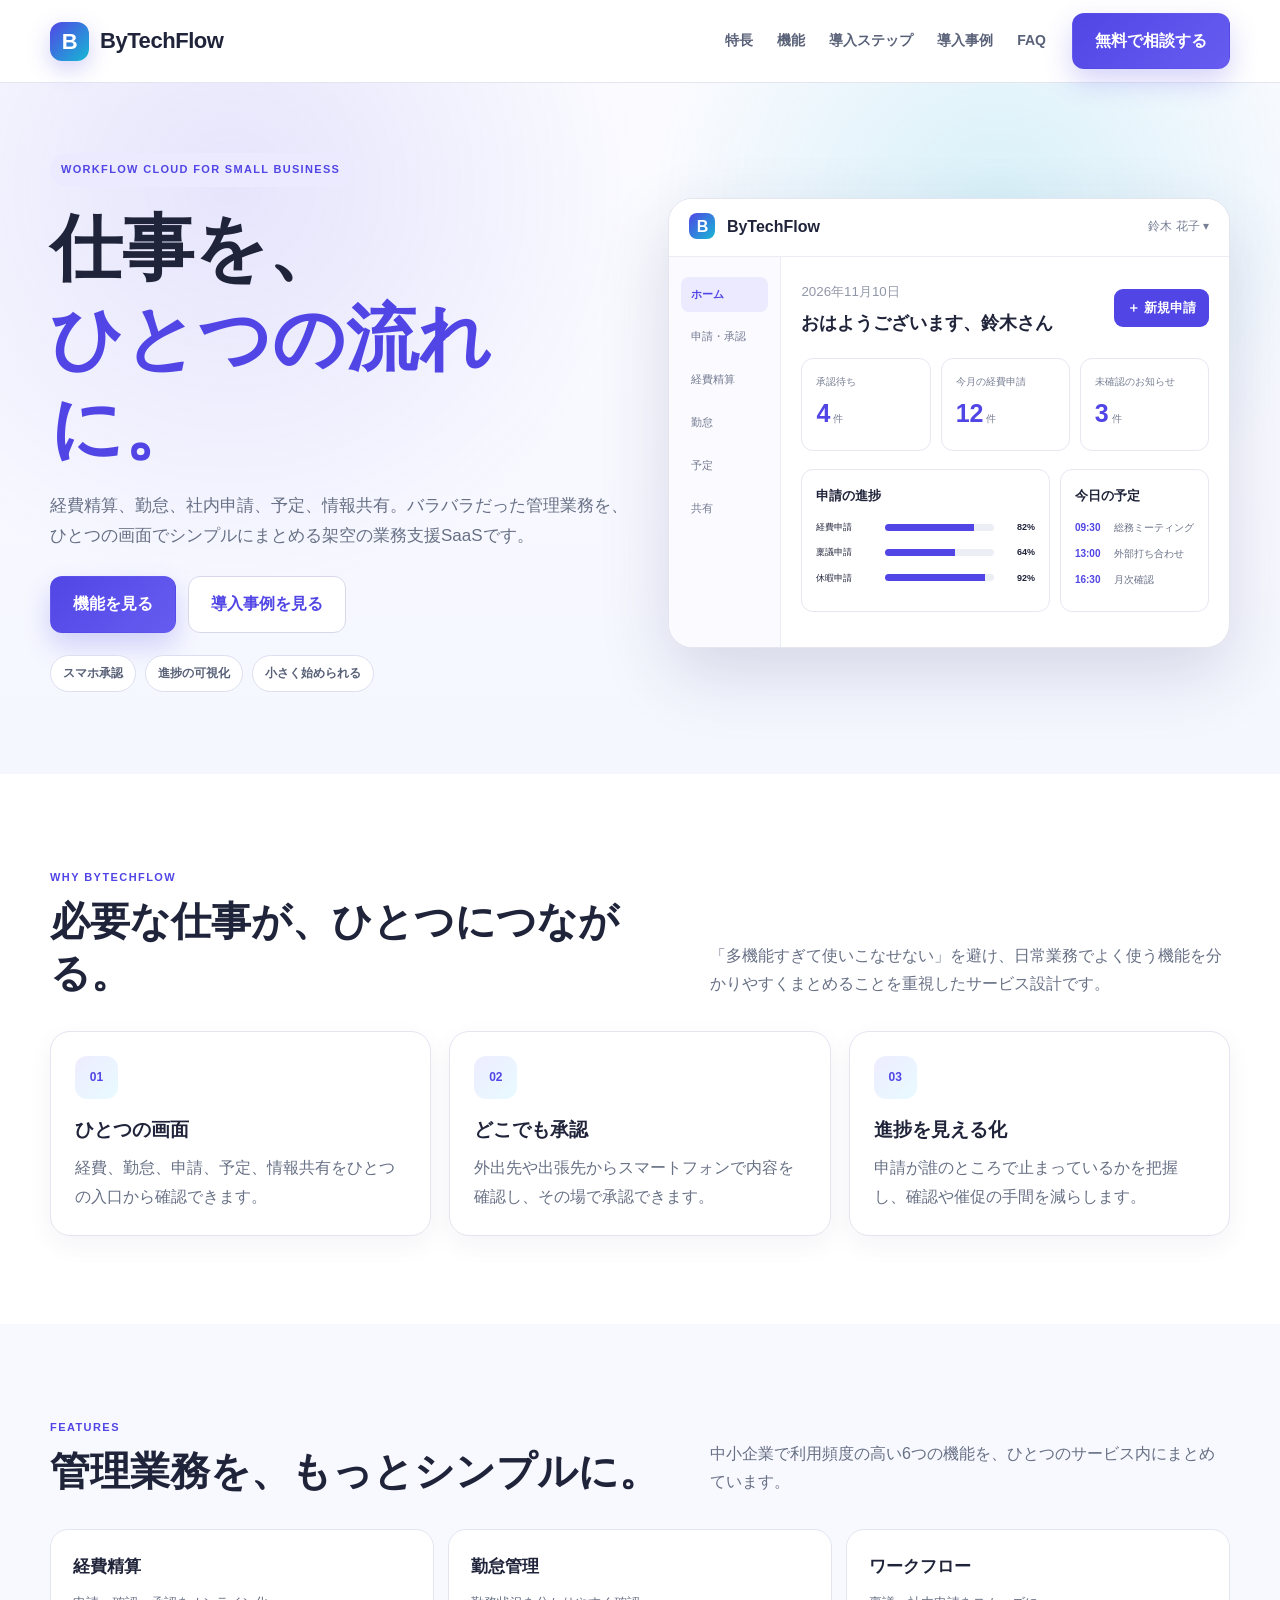
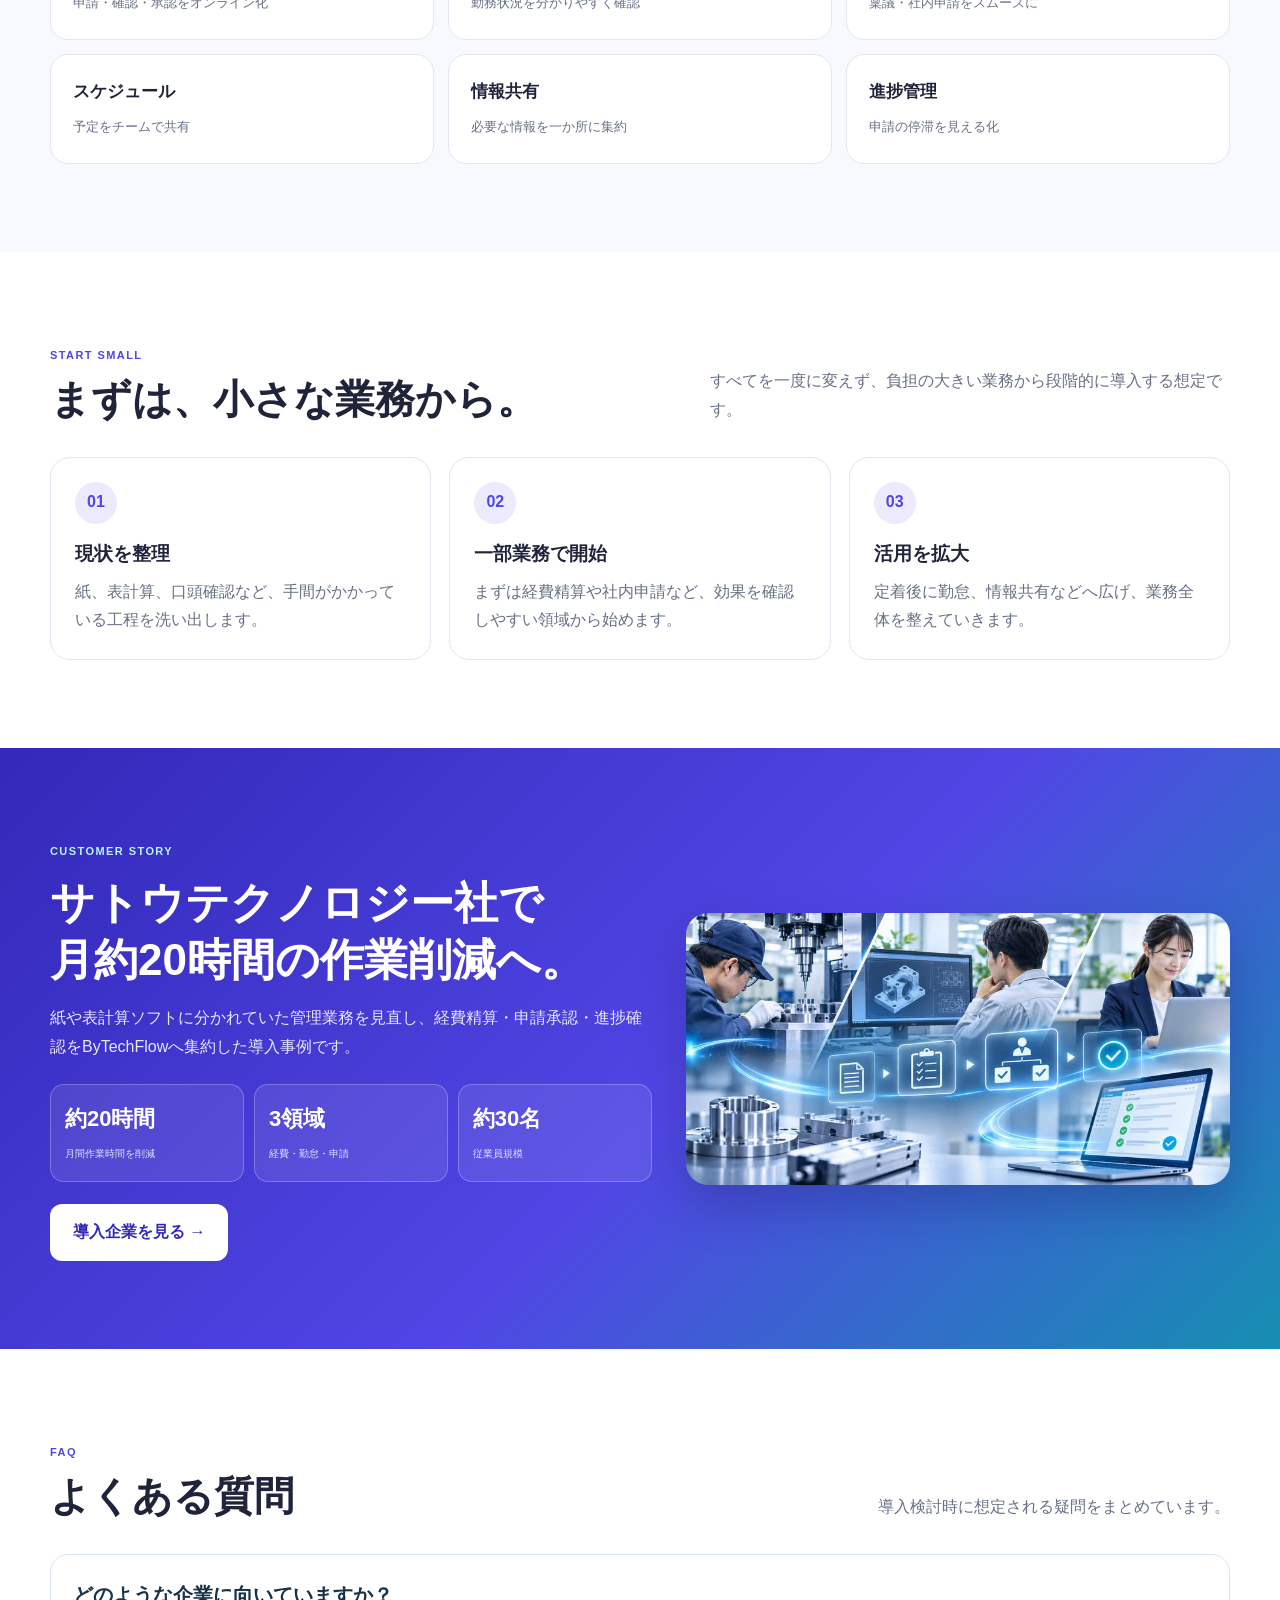
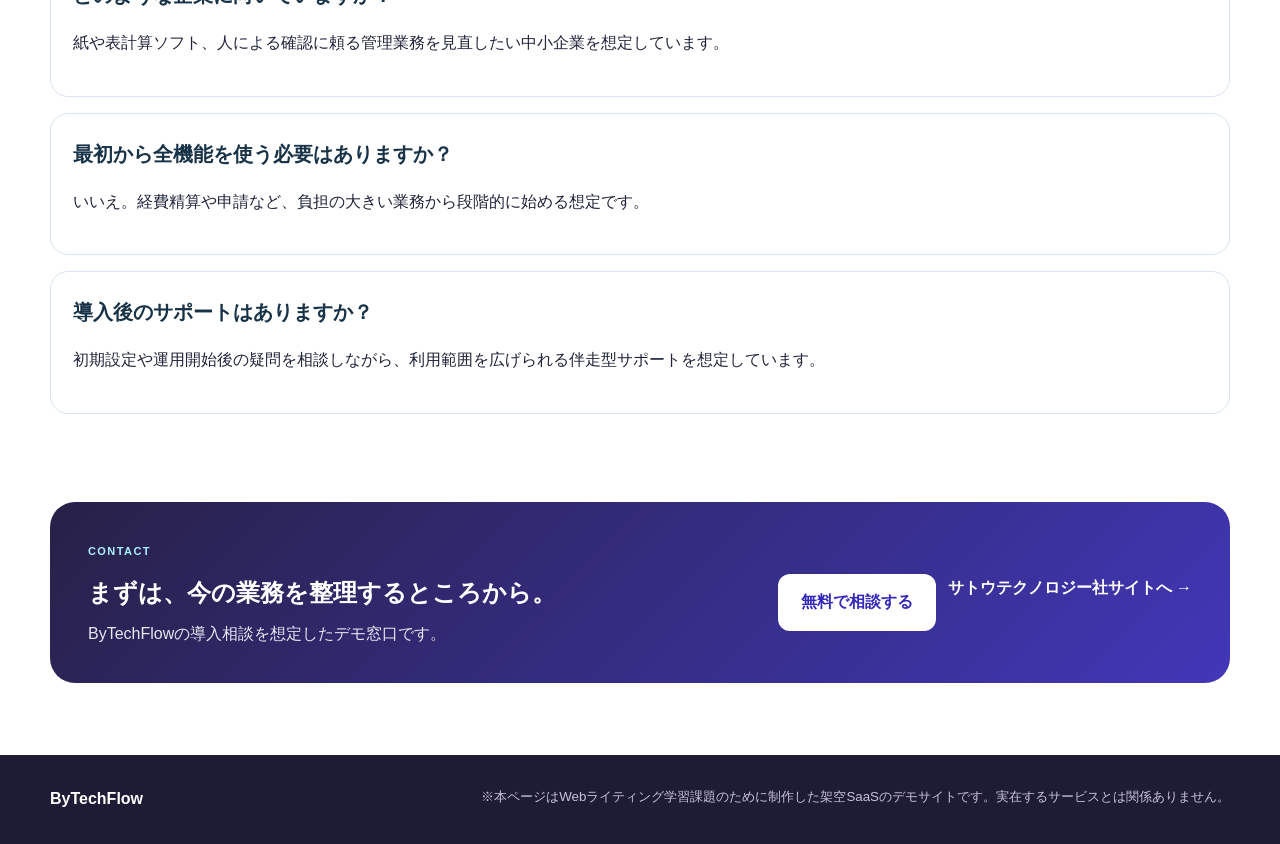
==== sato-technology-demo/bytechflow-service.html @ d06fc5ba "Publish ByTechFlow on a fresh cache-busting URL" ====
<!doctype html>
<html lang="ja">
<head>
  <meta charset="utf-8">
  <meta name="viewport" content="width=device-width, initial-scale=1">
  <meta name="robots" content="noindex,nofollow">
  <meta name="description" content="学習課題用に制作した架空SaaS・ByTechFlowの紹介ページです。">
  <title>ByTechFlow｜仕事を、ひとつの流れに。</title>
  <link rel="stylesheet" href="styles.css">
</head>
<body class="btf-page">
  <header class="btf-header">
    <div class="container header-inner">
      <a class="btf-brand" href="bytechflow.html">
        <span class="btf-logo-mark">B</span>
        <span class="btf-wordmark">ByTechFlow</span>
      </a>
      <nav class="btf-nav">
        <a href="#about">特長</a>
        <a href="#functions">機能</a>
        <a href="#workflow">導入ステップ</a>
        <a href="#case">導入事例</a>
        <a href="#faq">FAQ</a>
      </nav>
      <a class="btf-btn btf-btn-primary" href="#contact">無料で相談する</a>
    </div>
  </header>

  <main>
    <section class="btf-hero">
      <div class="container hero-grid">
        <div class="hero-copy">
          <span class="btf-eyebrow">WORKFLOW CLOUD FOR SMALL BUSINESS</span>
          <h1>仕事を、<br><em>ひとつの流れに。</em></h1>
          <p>経費精算、勤怠、社内申請、予定、情報共有。バラバラだった管理業務を、ひとつの画面でシンプルにまとめる架空の業務支援SaaSです。</p>
          <div class="link-row">
            <a class="btf-btn btf-btn-primary" href="#functions">機能を見る</a>
            <a class="btf-btn btf-btn-ghost" href="#case">導入事例を見る</a>
          </div>
          <div class="btf-chips">
            <span>スマホ承認</span>
            <span>進捗の可視化</span>
            <span>小さく始められる</span>
          </div>
        </div>

        <div class="btf-dashboard">
          <div class="btf-dashboard-top">
            <div class="btf-mini-brand"><span>B</span> ByTechFlow</div>
            <div class="btf-user">鈴木 花子 ▾</div>
          </div>
          <div class="btf-dashboard-body">
            <aside>
              <strong>ホーム</strong>
              <span>申請・承認</span>
              <span>経費精算</span>
              <span>勤怠</span>
              <span>予定</span>
              <span>共有</span>
            </aside>
            <div class="btf-mainpanel">
              <div class="btf-greeting">
                <div><small>2026年11月10日</small><h3>おはようございます、鈴木さん</h3></div>
                <button>＋ 新規申請</button>
              </div>
              <div class="btf-kpi-grid">
                <div><span>承認待ち</span><b>4</b><small>件</small></div>
                <div><span>今月の経費申請</span><b>12</b><small>件</small></div>
                <div><span>未確認のお知らせ</span><b>3</b><small>件</small></div>
              </div>
              <div class="btf-dashboard-grid">
                <div class="btf-box">
                  <h4>申請の進捗</h4>
                  <div class="progress-row"><span>経費申請</span><i style="--w:82%"></i><b>82%</b></div>
                  <div class="progress-row"><span>稟議申請</span><i style="--w:64%"></i><b>64%</b></div>
                  <div class="progress-row"><span>休暇申請</span><i style="--w:92%"></i><b>92%</b></div>
                </div>
                <div class="btf-box">
                  <h4>今日の予定</h4>
                  <p><time>09:30</time> 総務ミーティング</p>
                  <p><time>13:00</time> 外部打ち合わせ</p>
                  <p><time>16:30</time> 月次確認</p>
                </div>
              </div>
            </div>
          </div>
        </div>
      </div>
    </section>

    <section id="about" class="btf-section">
      <div class="container">
        <div class="btf-section-head">
          <div><span>WHY BYTECHFLOW</span><h2>必要な仕事が、ひとつにつながる。</h2></div>
          <p>「多機能すぎて使いこなせない」を避け、日常業務でよく使う機能を分かりやすくまとめることを重視したサービス設計です。</p>
        </div>
        <div class="btf-feature-grid">
          <article><div class="btf-icon">01</div><h3>ひとつの画面</h3><p>経費、勤怠、申請、予定、情報共有をひとつの入口から確認できます。</p></article>
          <article><div class="btf-icon">02</div><h3>どこでも承認</h3><p>外出先や出張先からスマートフォンで内容を確認し、その場で承認できます。</p></article>
          <article><div class="btf-icon">03</div><h3>進捗を見える化</h3><p>申請が誰のところで止まっているかを把握し、確認や催促の手間を減らします。</p></article>
        </div>
      </div>
    </section>

    <section id="functions" class="btf-section btf-soft">
      <div class="container">
        <div class="btf-section-head">
          <div><span>FEATURES</span><h2>管理業務を、もっとシンプルに。</h2></div>
          <p>中小企業で利用頻度の高い6つの機能を、ひとつのサービス内にまとめています。</p>
        </div>
        <div class="btf-function-grid">
          <div><b>経費精算</b><span>申請・確認・承認をオンライン化</span></div>
          <div><b>勤怠管理</b><span>勤務状況を分かりやすく確認</span></div>
          <div><b>ワークフロー</b><span>稟議・社内申請をスムーズに</span></div>
          <div><b>スケジュール</b><span>予定をチームで共有</span></div>
          <div><b>情報共有</b><span>必要な情報を一か所に集約</span></div>
          <div><b>進捗管理</b><span>申請の停滞を見える化</span></div>
        </div>
      </div>
    </section>

    <section id="workflow" class="btf-section">
      <div class="container">
        <div class="btf-section-head">
          <div><span>START SMALL</span><h2>まずは、小さな業務から。</h2></div>
          <p>すべてを一度に変えず、負担の大きい業務から段階的に導入する想定です。</p>
        </div>
        <div class="btf-flow">
          <div><span>01</span><h3>現状を整理</h3><p>紙、表計算、口頭確認など、手間がかかっている工程を洗い出します。</p></div>
          <div><span>02</span><h3>一部業務で開始</h3><p>まずは経費精算や社内申請など、効果を確認しやすい領域から始めます。</p></div>
          <div><span>03</span><h3>活用を拡大</h3><p>定着後に勤怠、情報共有などへ広げ、業務全体を整えていきます。</p></div>
        </div>
      </div>
    </section>

    <section id="case" class="btf-case">
      <div class="container btf-case-grid">
        <div>
          <span class="btf-case-label">CUSTOMER STORY</span>
          <h2>サトウテクノロジー社で<br>月約20時間の作業削減へ。</h2>
          <p>紙や表計算ソフトに分かれていた管理業務を見直し、経費精算・申請承認・進捗確認をByTechFlowへ集約した導入事例です。</p>
          <div class="btf-case-stats">
            <div><b>約20時間</b><span>月間作業時間を削減</span></div>
            <div><b>3領域</b><span>経費・勤怠・申請</span></div>
            <div><b>約30名</b><span>従業員規模</span></div>
          </div>
          <a class="btf-btn btf-btn-light" href="index.html#case-study">導入企業を見る →</a>
        </div>
        <img src="assets/dx-case.jpg" alt="サトウテクノロジー社におけるByTechFlow導入イメージ">
      </div>
    </section>

    <section id="faq" class="btf-section">
      <div class="container">
        <div class="btf-section-head">
          <div><span>FAQ</span><h2>よくある質問</h2></div>
          <p>導入検討時に想定される疑問をまとめています。</p>
        </div>
        <div class="faq-list">
          <div class="faq-item"><h4>どのような企業に向いていますか？</h4><p>紙や表計算ソフト、人による確認に頼る管理業務を見直したい中小企業を想定しています。</p></div>
          <div class="faq-item"><h4>最初から全機能を使う必要はありますか？</h4><p>いいえ。経費精算や申請など、負担の大きい業務から段階的に始める想定です。</p></div>
          <div class="faq-item"><h4>導入後のサポートはありますか？</h4><p>初期設定や運用開始後の疑問を相談しながら、利用範囲を広げられる伴走型サポートを想定しています。</p></div>
        </div>
      </div>
    </section>

    <section id="contact" class="btf-cta">
      <div class="container btf-cta-inner">
        <div><span>CONTACT</span><h2>まずは、今の業務を整理するところから。</h2><p>ByTechFlowの導入相談を想定したデモ窓口です。</p></div>
        <div class="link-row">
          <a class="btf-btn btf-btn-light" href="mailto:support@bytechflow.example">無料で相談する</a>
          <a class="btf-text-link" href="index.html">サトウテクノロジー社サイトへ →</a>
        </div>
      </div>
    </section>
  </main>

  <footer class="btf-footer">
    <div class="container">
      <strong>ByTechFlow</strong>
      <small>※本ページはWebライティング学習課題のために制作した架空SaaSのデモサイトです。実在するサービスとは関係ありません。</small>
    </div>
  </footer>
</body>
</html>
---- sato-technology-demo/styles.css ----
:root{
  --navy:#0d3c7c;
  --blue:#1161c8;
  --light-blue:#eaf3ff;
  --ink:#183247;
  --text:#334b5d;
  --line:#d9e4ef;
  --bg:#f6f9fc;
  --white:#ffffff;
  --shadow:0 18px 45px rgba(18,52,92,.12);
  --radius:22px;
}
*{box-sizing:border-box}
html{scroll-behavior:smooth}
body{margin:0;font-family:-apple-system,BlinkMacSystemFont,"Segoe UI","Hiragino Sans","Hiragino Kaku Gothic ProN","Yu Gothic",Meiryo,sans-serif;color:var(--text);background:var(--white);line-height:1.8}
a{text-decoration:none;color:inherit}
img{max-width:100%;display:block}
.container{width:min(1180px,calc(100% - 40px));margin-inline:auto}
.section{padding:88px 0}
.section.soft{background:var(--bg)}
.section-head{display:flex;justify-content:space-between;gap:28px;align-items:end;margin-bottom:34px}
.section-head span,.eyebrow{display:inline-block;font-size:12px;font-weight:700;letter-spacing:.12em;color:var(--blue);margin-bottom:10px}
.section-head h2,.hero-copy h1,.page-hero h1{margin:0;color:var(--ink);line-height:1.25}
.section-head h2{font-size:clamp(28px,4vw,40px)}
.section-head p{max-width:520px;margin:0}
.site-header{position:sticky;top:0;z-index:30;background:rgba(255,255,255,.92);backdrop-filter:blur(12px);border-bottom:1px solid rgba(13,60,124,.08)}
.header-inner{display:flex;align-items:center;justify-content:space-between;gap:26px;min-height:82px}
.brand{display:flex;align-items:center;gap:14px;font-weight:800;color:var(--ink)}
.brand img{width:240px;max-width:44vw;height:auto}
.nav{display:flex;align-items:center;gap:24px;font-weight:700;color:#355169}
.nav a{position:relative;padding:8px 0}
.nav a:after{content:"";position:absolute;left:0;bottom:0;width:0;height:2px;background:var(--blue);transition:.2s}
.nav a:hover:after{width:100%}
.btn{display:inline-flex;align-items:center;justify-content:center;gap:10px;border-radius:999px;padding:14px 24px;font-weight:800;transition:.2s;border:1px solid transparent}
.btn.primary{background:linear-gradient(135deg,var(--blue),var(--navy));color:#fff;box-shadow:0 14px 28px rgba(17,97,200,.24)}
.btn.secondary{background:#fff;border-color:#bcd1e5;color:var(--ink)}
.btn.white{background:#fff;color:var(--navy)}
.btn:hover{transform:translateY(-1px)}
.hero{padding:54px 0 66px;background:linear-gradient(180deg,#f9fcff 0%,#edf5ff 100%)}
.hero-grid{display:grid;grid-template-columns:1.02fr .98fr;gap:34px;align-items:center}
.hero-copy h1{font-size:clamp(40px,6vw,72px);margin-bottom:18px}
.hero-copy h1 em,.page-hero h1 em{font-style:normal;color:var(--navy)}
.hero-copy p,.page-hero p{font-size:17px;max-width:640px;margin:0 0 24px}
.meta-row{display:flex;flex-wrap:wrap;gap:10px;margin-top:24px}
.meta-row span{display:inline-flex;padding:8px 14px;border-radius:999px;background:#fff;border:1px solid #d7e3ef;font-weight:700;color:#48637b}
.hero-card,.glass-card{background:rgba(255,255,255,.72);border:1px solid rgba(255,255,255,.55);border-radius:28px;box-shadow:var(--shadow);overflow:hidden}
.hero-card img{aspect-ratio:4/3;object-fit:cover;width:100%}
.hero-card .card-body{padding:22px 24px 24px}
.hero-card .mini-grid{display:grid;grid-template-columns:repeat(3,1fr);gap:12px;margin-top:16px}
.mini-stat{padding:14px;border-radius:18px;background:#f3f8fd;text-align:center}
.mini-stat b{display:block;font-size:22px;color:var(--navy)}
.feature-strip{display:grid;grid-template-columns:repeat(4,1fr);gap:16px;margin-top:-12px;position:relative;z-index:5}
.feature-strip .item{background:#fff;border:1px solid var(--line);border-radius:20px;padding:22px;box-shadow:0 10px 24px rgba(11,44,84,.06)}
.feature-strip h3{margin:0 0 8px;color:var(--ink);font-size:20px}
.grid-3{display:grid;grid-template-columns:repeat(3,1fr);gap:22px}
.card{background:#fff;border:1px solid var(--line);border-radius:24px;overflow:hidden;box-shadow:0 10px 28px rgba(12,47,86,.06)}
.card img{width:100%;aspect-ratio:16/10;object-fit:cover}
.card-body{padding:24px}
.card small{display:block;color:var(--blue);font-weight:800;letter-spacing:.08em;margin-bottom:8px}
.card h3{margin:0 0 10px;color:var(--ink);font-size:24px;line-height:1.4}
.split{display:grid;grid-template-columns:1fr 1fr;gap:34px;align-items:center}
.panel{background:#fff;border:1px solid var(--line);border-radius:26px;box-shadow:var(--shadow);padding:30px}
.panel ul{padding-left:1.2em;margin:0}
.panel li+li{margin-top:10px}
.case-wrap{background:linear-gradient(135deg,#09366e,#0c4d9d);color:#fff;border-radius:34px;padding:38px;box-shadow:0 18px 40px rgba(10,62,123,.2)}
.case-wrap h2,.case-wrap h3,.case-wrap p{color:#fff}
.case-grid{display:grid;grid-template-columns:1.05fr .95fr;gap:28px;align-items:center}
.stat-grid{display:grid;grid-template-columns:repeat(3,1fr);gap:16px;margin-top:22px}
.stat-box{background:rgba(255,255,255,.12);backdrop-filter:blur(6px);border:1px solid rgba(255,255,255,.22);border-radius:20px;padding:18px}
.stat-box b{display:block;font-size:26px}
.info-table{width:100%;border-collapse:collapse;background:#fff;border-radius:22px;overflow:hidden;box-shadow:var(--shadow);border:1px solid var(--line)}
.info-table th,.info-table td{padding:16px 18px;border-bottom:1px solid var(--line);text-align:left}
.info-table th{width:30%;background:#f7fbff;color:var(--ink)}
.info-table tr:last-child th,.info-table tr:last-child td{border-bottom:none}
.contact-box{background:linear-gradient(135deg,#114d9b,#0b2e5f);color:#fff;border-radius:32px;padding:34px 38px;display:flex;align-items:center;justify-content:space-between;gap:20px;box-shadow:var(--shadow)}
.contact-box h2,.contact-box p,.contact-box span{color:#fff;margin:0}
.contact-box span{display:block;font-size:12px;font-weight:800;letter-spacing:.12em;margin-bottom:8px}
.footer{padding:28px 0 44px;background:#f4f8fc;border-top:1px solid var(--line);margin-top:88px}
.footer .inner{display:flex;justify-content:space-between;gap:20px;align-items:flex-start}
.footer small{max-width:760px;color:#60788d}
.page-hero{padding:54px 0;background:linear-gradient(180deg,#f8fbff 0,#edf5ff 100%)}
.hero-app{padding:24px;border-radius:28px;background:#fff;box-shadow:var(--shadow);border:1px solid var(--line)}
.app-shot{overflow:hidden;border-radius:20px;border:1px solid #dbe7f2}
.app-shot img{width:100%;aspect-ratio:4/3;object-fit:cover}
.feature-grid{display:grid;grid-template-columns:repeat(3,1fr);gap:18px}
.feature-grid .item{background:#fff;border:1px solid var(--line);border-radius:20px;padding:24px;box-shadow:0 8px 20px rgba(10,40,80,.05)}
.feature-grid h3{margin:0 0 8px;color:var(--ink)}
.flow-grid{display:grid;grid-template-columns:repeat(3,1fr);gap:20px;align-items:stretch}
.flow-step{background:#fff;border:1px solid var(--line);border-radius:22px;padding:24px;position:relative}
.flow-step .num{display:inline-flex;width:44px;height:44px;align-items:center;justify-content:center;border-radius:50%;background:var(--light-blue);color:var(--navy);font-weight:800;margin-bottom:14px}
.faq-list{display:grid;gap:16px}
.faq-item{background:#fff;border:1px solid var(--line);border-radius:18px;padding:22px}
.faq-item h4{margin:0 0 8px;color:var(--ink);font-size:20px}
.link-row{display:flex;gap:12px;flex-wrap:wrap;margin-top:20px}
.badge{display:inline-flex;padding:8px 14px;border-radius:999px;background:rgba(255,255,255,.14);font-weight:700}
.note{font-size:14px;color:#6a8396}
@media (max-width: 980px){
  .nav{display:none}
  .hero-grid,.split,.case-grid,.section-head,.feature-strip,.grid-3,.feature-grid,.flow-grid{grid-template-columns:1fr}
  .section-head{align-items:flex-start}
  .feature-strip{margin-top:28px}
  .contact-box,.footer .inner{flex-direction:column;align-items:flex-start}
  .brand img{width:200px}
}
@media (max-width: 640px){
  .container{width:min(100% - 28px,1180px)}
  .section{padding:68px 0}
  .hero,.page-hero{padding:36px 0 48px}
  .hero-copy h1,.page-hero h1{font-size:40px}
  .section-head h2{font-size:30px}
  .hero-card .mini-grid,.stat-grid{grid-template-columns:1fr}
  .contact-box{padding:28px}
}


/* ===== ByTechFlow: independent SaaS brand ===== */
.btf-page{
  --btf-indigo:#5146e5;
  --btf-indigo-dark:#3328b8;
  --btf-cyan:#16b8d4;
  --btf-mint:#eafcfb;
  --btf-ink:#20243a;
  --btf-muted:#677085;
  --btf-line:#e3e6f1;
  background:#fff;
  color:var(--btf-ink);
}
.btf-header{position:sticky;top:0;z-index:40;background:rgba(255,255,255,.94);backdrop-filter:blur(14px);border-bottom:1px solid var(--btf-line)}
.btf-brand{display:flex;align-items:center;gap:11px;font-size:22px;font-weight:900;letter-spacing:-.02em;color:var(--btf-ink)}
.btf-logo-mark{display:grid;place-items:center;width:39px;height:39px;border-radius:12px;color:#fff;background:linear-gradient(135deg,var(--btf-indigo),var(--btf-cyan));box-shadow:0 8px 22px rgba(81,70,229,.25)}
.btf-wordmark{white-space:nowrap}
.btf-nav{display:flex;gap:24px;margin-left:auto;font-size:14px;font-weight:800;color:#596178}
.btf-nav a:hover{color:var(--btf-indigo)}
.btf-btn{display:inline-flex;align-items:center;justify-content:center;padding:13px 22px;border-radius:12px;font-weight:900;border:1px solid transparent;transition:.2s}
.btf-btn:hover{transform:translateY(-1px)}
.btf-btn-primary{color:#fff;background:linear-gradient(135deg,var(--btf-indigo),#675cf0);box-shadow:0 12px 28px rgba(81,70,229,.24)}
.btf-btn-ghost{background:#fff;border-color:#d8d8ec;color:var(--btf-indigo)}
.btf-btn-light{background:#fff;color:var(--btf-indigo-dark)}
.btf-text-link{color:#fff;font-weight:800}
.btf-hero{padding:70px 0 82px;background:
  radial-gradient(circle at 78% 18%,rgba(22,184,212,.15),transparent 30%),
  radial-gradient(circle at 18% 15%,rgba(81,70,229,.12),transparent 34%),
  linear-gradient(180deg,#fbfbff,#f5f7ff)}
.btf-page .hero-copy h1{color:var(--btf-ink)}
.btf-page .hero-copy h1 em{color:var(--btf-indigo)}
.btf-page .hero-copy p{color:var(--btf-muted)}
.btf-eyebrow{display:inline-block;padding:7px 11px;border-radius:999px;background:#eceaff;color:var(--btf-indigo);font-size:11px;font-weight:900;letter-spacing:.12em;margin-bottom:16px}
.btf-chips{display:flex;flex-wrap:wrap;gap:9px;margin-top:22px}
.btf-chips span{padding:7px 12px;border:1px solid #dddff1;border-radius:999px;background:#fff;color:#596178;font-size:12px;font-weight:800}
.btf-dashboard{background:#fff;border:1px solid #e3e5ef;border-radius:24px;box-shadow:0 26px 70px rgba(43,41,99,.16);overflow:hidden}
.btf-dashboard-top{height:58px;display:flex;align-items:center;justify-content:space-between;padding:0 20px;background:#fff;border-bottom:1px solid #ececf4}
.btf-mini-brand{font-weight:900;color:var(--btf-ink)}
.btf-mini-brand span{display:inline-grid;place-items:center;width:26px;height:26px;border-radius:8px;margin-right:7px;color:#fff;background:linear-gradient(135deg,var(--btf-indigo),var(--btf-cyan))}
.btf-user{font-size:12px;color:#788095}
.btf-dashboard-body{display:grid;grid-template-columns:112px 1fr;min-height:390px}
.btf-dashboard-body aside{display:flex;flex-direction:column;gap:7px;padding:20px 12px;background:#fafaff;border-right:1px solid #ececf4;color:#737b90;font-size:11px}
.btf-dashboard-body aside span,.btf-dashboard-body aside strong{padding:8px 10px;border-radius:8px}
.btf-dashboard-body aside strong{background:#eceaff;color:var(--btf-indigo)}
.btf-mainpanel{padding:20px}
.btf-greeting{display:flex;justify-content:space-between;align-items:center;gap:12px}
.btf-greeting small{color:#9197a8}
.btf-greeting h3{margin:2px 0 0;font-size:18px}
.btf-greeting button{border:0;border-radius:9px;background:var(--btf-indigo);color:#fff;padding:10px 13px;font-weight:800}
.btf-kpi-grid{display:grid;grid-template-columns:repeat(3,1fr);gap:10px;margin:18px 0}
.btf-kpi-grid>div{padding:14px;border:1px solid #e6e7f1;border-radius:12px;background:#fff}
.btf-kpi-grid span{display:block;color:#777f93;font-size:10px}
.btf-kpi-grid b{font-size:25px;color:var(--btf-indigo)}
.btf-kpi-grid small{font-size:10px;color:#777f93;margin-left:3px}
.btf-dashboard-grid{display:grid;grid-template-columns:1.25fr .75fr;gap:10px}
.btf-box{border:1px solid #e6e7f1;border-radius:12px;padding:14px;background:#fff}
.btf-box h4{margin:0 0 12px;font-size:13px}
.progress-row{display:grid;grid-template-columns:62px 1fr 34px;align-items:center;gap:7px;font-size:9px;margin:9px 0}
.progress-row i{height:7px;border-radius:999px;background:linear-gradient(90deg,var(--btf-indigo) var(--w),#eceef5 var(--w))}
.progress-row b{text-align:right}
.btf-box p{margin:8px 0;font-size:10px;color:#697187}
.btf-box time{display:inline-block;width:36px;color:var(--btf-indigo);font-weight:900}
.btf-section{padding:88px 0}
.btf-soft{background:#f8f9ff}
.btf-section-head{display:flex;justify-content:space-between;align-items:end;gap:30px;margin-bottom:32px}
.btf-section-head span{font-size:11px;letter-spacing:.13em;color:var(--btf-indigo);font-weight:900}
.btf-section-head h2{margin:4px 0 0;font-size:clamp(28px,4vw,40px);line-height:1.3;color:var(--btf-ink)}
.btf-section-head p{max-width:520px;margin:0;color:var(--btf-muted)}
.btf-feature-grid{display:grid;grid-template-columns:repeat(3,1fr);gap:18px}
.btf-feature-grid article{border:1px solid var(--btf-line);border-radius:20px;padding:24px;background:#fff;box-shadow:0 9px 26px rgba(45,45,100,.05)}
.btf-feature-grid h3{margin:14px 0 7px;color:var(--btf-ink)}
.btf-feature-grid p{margin:0;color:var(--btf-muted)}
.btf-icon{display:grid;place-items:center;width:43px;height:43px;border-radius:12px;background:linear-gradient(135deg,#eeecff,#e8fbff);color:var(--btf-indigo);font-size:12px;font-weight:900}
.btf-function-grid{display:grid;grid-template-columns:repeat(3,1fr);gap:14px}
.btf-function-grid>div{padding:22px;border-radius:18px;background:#fff;border:1px solid var(--btf-line)}
.btf-function-grid b{display:block;margin-bottom:5px;color:var(--btf-ink);font-size:17px}
.btf-function-grid span{color:var(--btf-muted);font-size:13px}
.btf-flow{display:grid;grid-template-columns:repeat(3,1fr);gap:18px}
.btf-flow>div{position:relative;padding:24px;border:1px solid var(--btf-line);border-radius:20px;background:#fff}
.btf-flow>div>span{display:inline-grid;place-items:center;width:42px;height:42px;border-radius:50%;background:#eceaff;color:var(--btf-indigo);font-weight:900}
.btf-flow h3{margin:13px 0 7px;color:var(--btf-ink)}
.btf-flow p{margin:0;color:var(--btf-muted)}
.btf-case{padding:88px 0;background:linear-gradient(135deg,#3328b8,#5146e5 55%,#168fb1);color:#fff}
.btf-case-grid{display:grid;grid-template-columns:1.05fr .95fr;gap:34px;align-items:center}
.btf-case-grid h2{font-size:clamp(30px,4vw,44px);line-height:1.3;margin:9px 0 14px;color:#fff}
.btf-case-grid p{color:#e9e7ff}
.btf-case-grid img{width:100%;border-radius:22px;box-shadow:0 20px 48px rgba(26,20,92,.28)}
.btf-case-label{font-size:11px;font-weight:900;letter-spacing:.13em;color:#b9f4ff}
.btf-case-stats{display:grid;grid-template-columns:repeat(3,1fr);gap:10px;margin:22px 0}
.btf-case-stats div{padding:14px;border:1px solid rgba(255,255,255,.24);border-radius:14px;background:rgba(255,255,255,.09)}
.btf-case-stats b{display:block;font-size:22px}
.btf-case-stats span{font-size:10px;color:#e4e3ff}
.btf-cta{padding:0 0 72px}
.btf-cta-inner{display:flex;justify-content:space-between;align-items:center;gap:24px;padding:34px 38px;border-radius:25px;background:linear-gradient(135deg,#272147,#4137b8);color:#fff}
.btf-cta-inner span{font-size:11px;font-weight:900;letter-spacing:.13em;color:#aeefff}
.btf-cta-inner h2{margin:6px 0;color:#fff}
.btf-cta-inner p{margin:0;color:#e8e7f4}
.btf-footer{padding:30px 0;background:#1e1b35;color:#fff}
.btf-footer .container{display:flex;justify-content:space-between;gap:25px}
.btf-footer small{max-width:760px;color:#c6c3d9}
@media(max-width:980px){
  .btf-nav{display:none}
  .btf-feature-grid,.btf-function-grid,.btf-flow,.btf-case-grid,.btf-section-head{grid-template-columns:1fr}
  .btf-section-head{display:block}
  .btf-section-head p{margin-top:12px}
  .btf-dashboard-grid{grid-template-columns:1fr}
  .btf-cta-inner,.btf-footer .container{flex-direction:column;align-items:flex-start}
}
@media(max-width:640px){
  .btf-header .btf-btn{display:none}
  .btf-dashboard-body{grid-template-columns:76px 1fr}
  .btf-dashboard-body aside{padding:12px 5px}
  .btf-mainpanel{padding:12px}
  .btf-kpi-grid{grid-template-columns:1fr}
  .btf-greeting{align-items:flex-start}
  .btf-greeting button{display:none}
  .btf-case-stats{grid-template-columns:1fr}
}
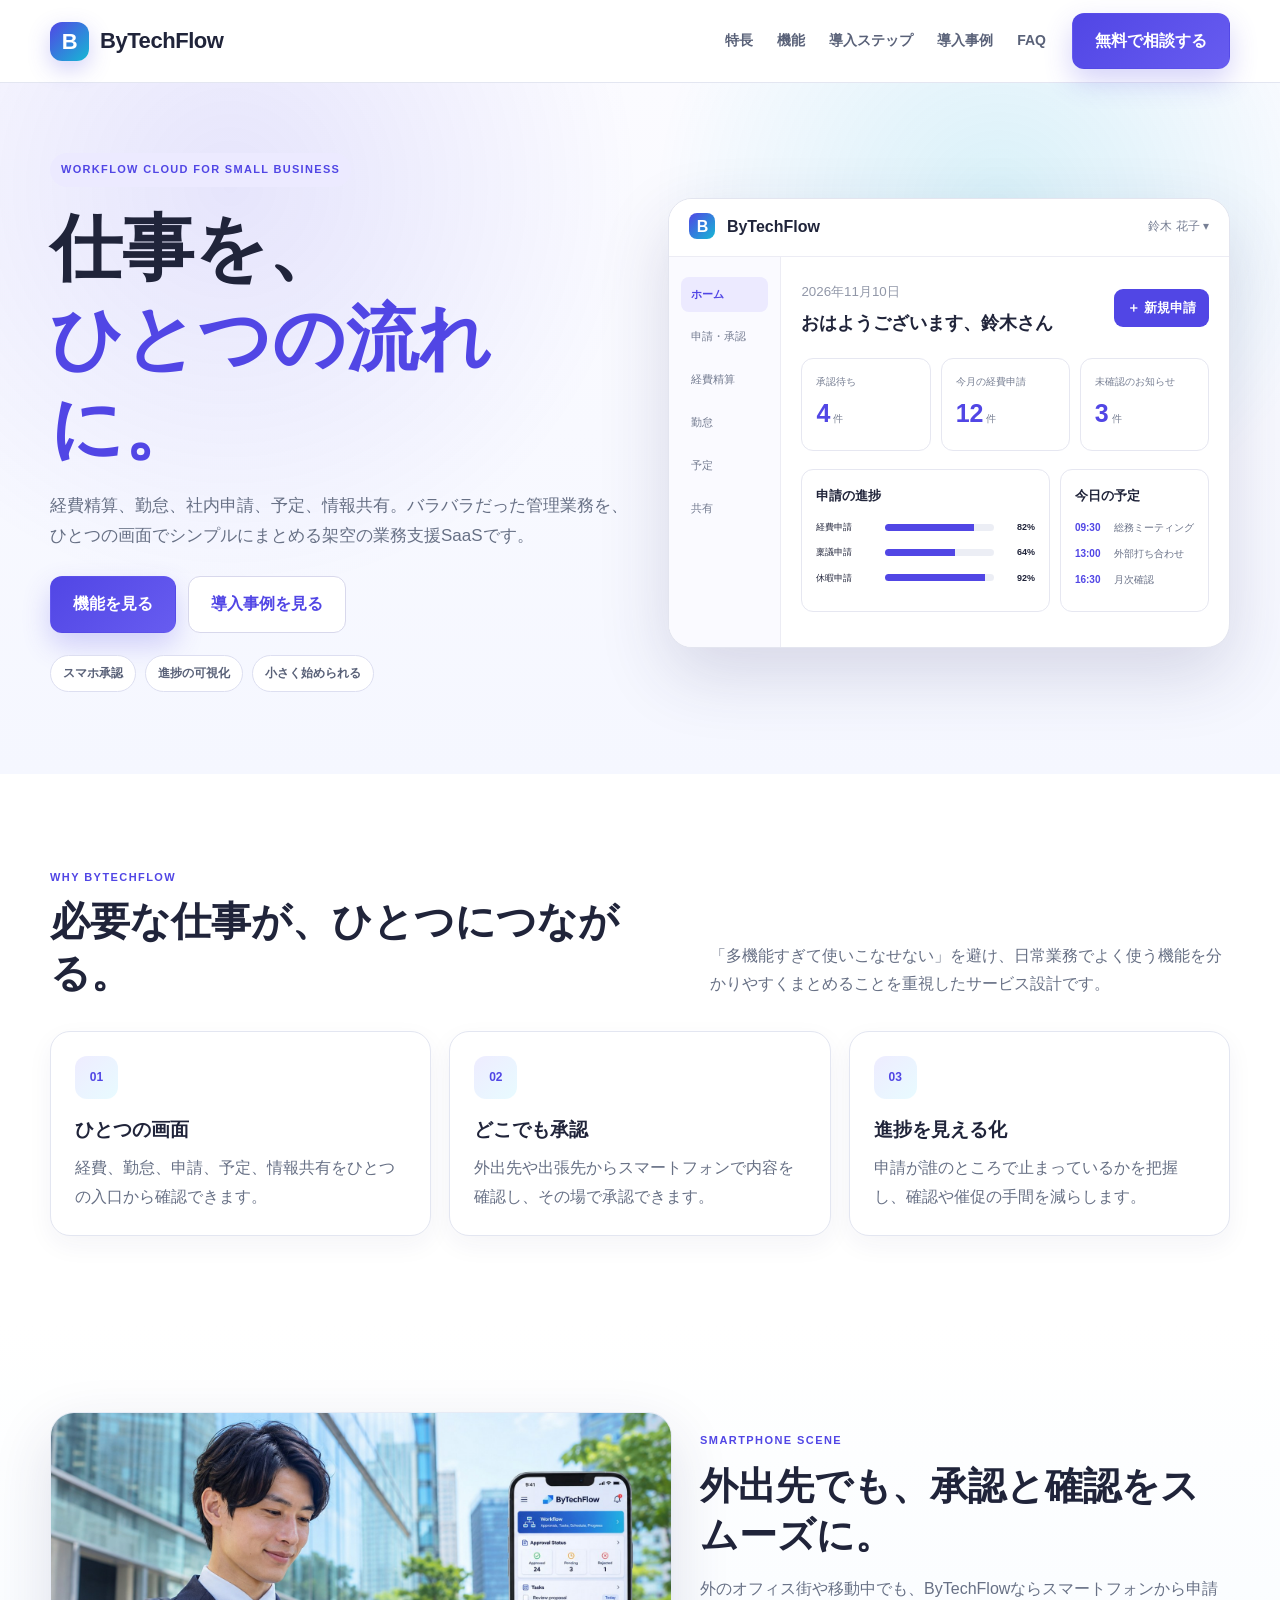
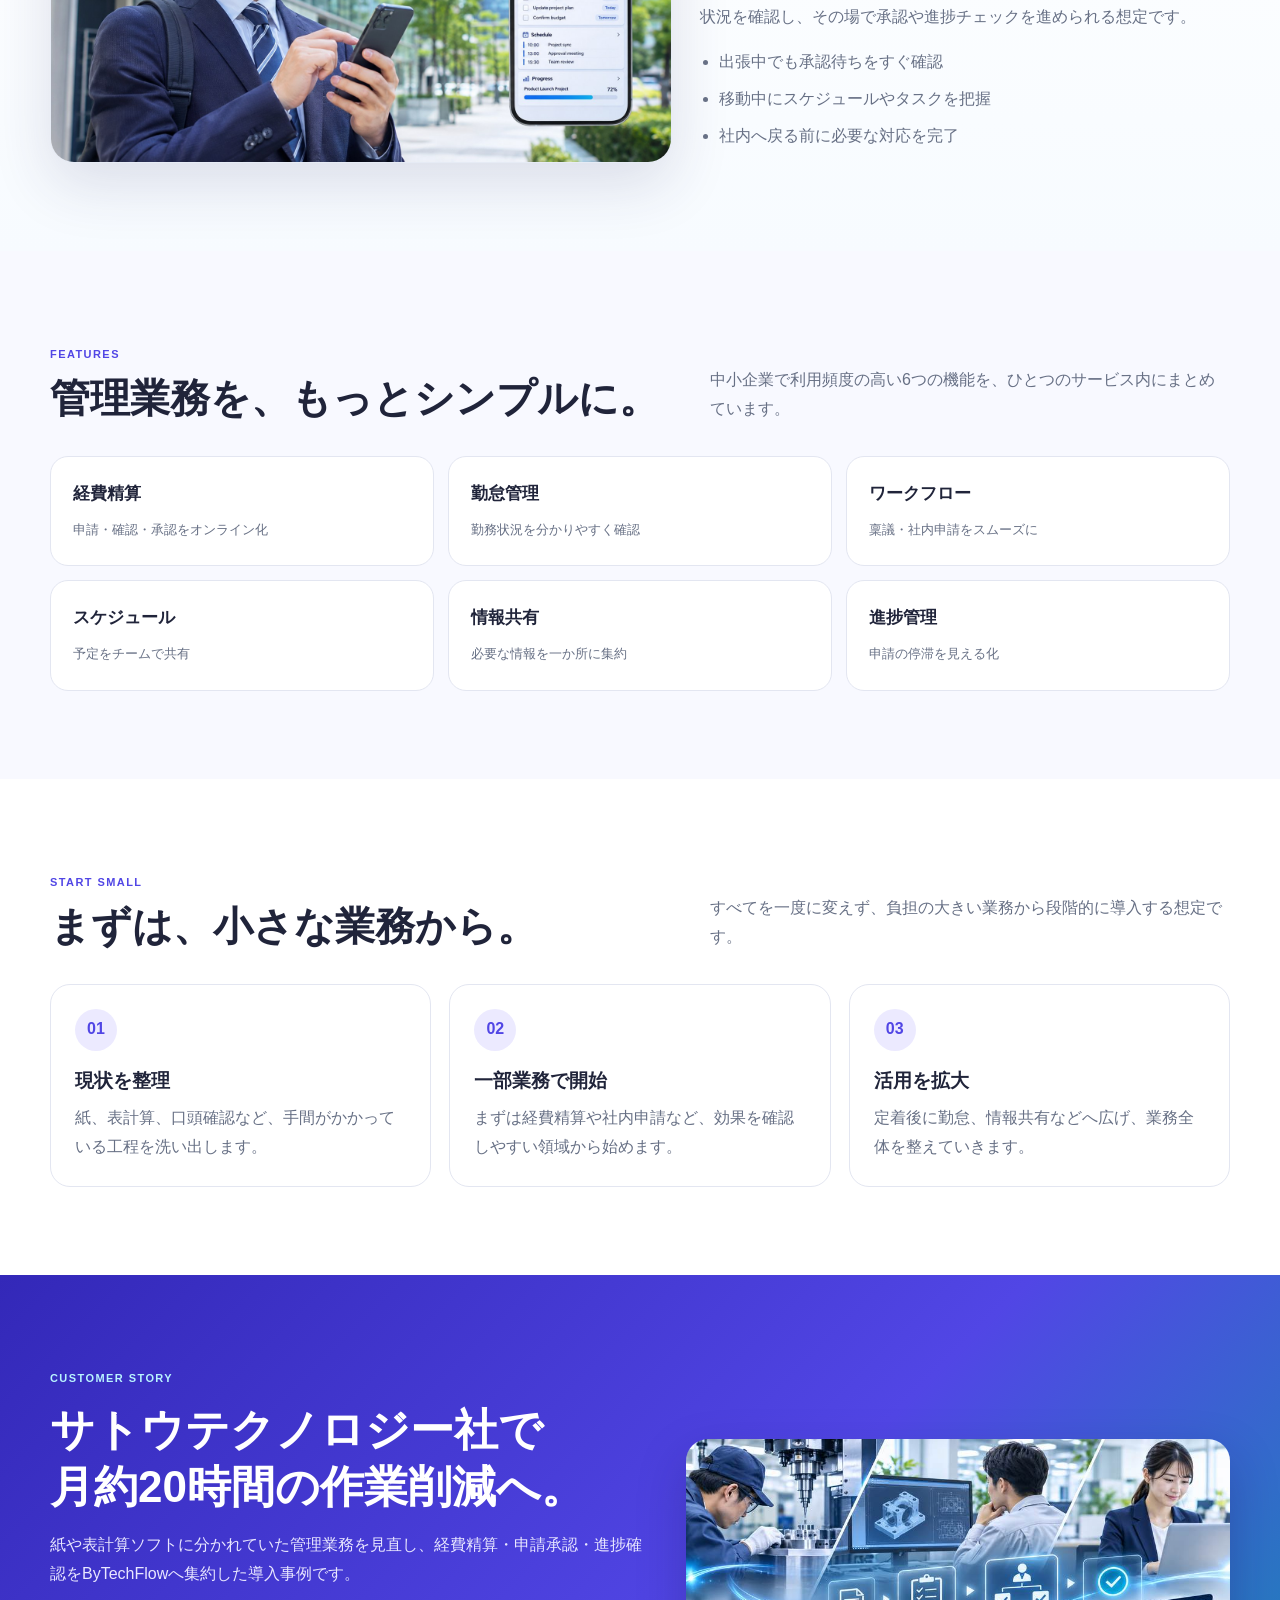
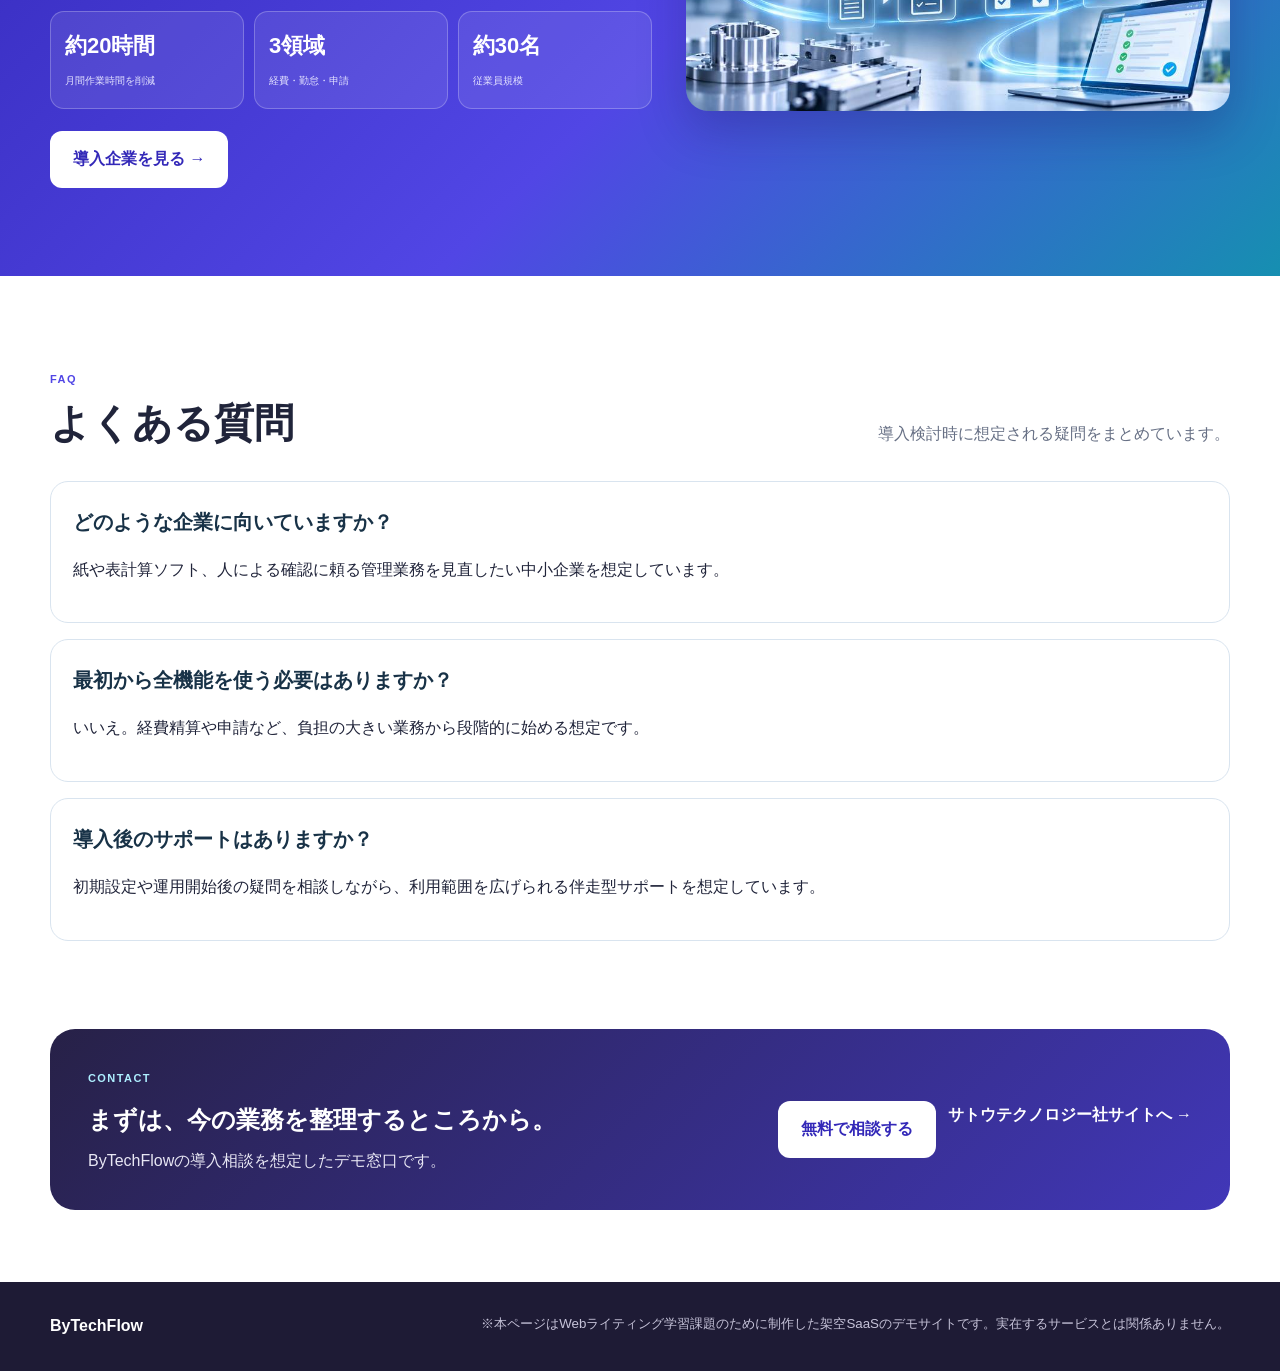
==== commit f221396f: "Add mobile ByTechFlow usage scene to service page" ====
--- a/sato-technology-demo/bytechflow-service.html
+++ b/sato-technology-demo/bytechflow-service.html
@@ -11,7 +11,7 @@
 <body class="btf-page">
   <header class="btf-header">
     <div class="container header-inner">
-      <a class="btf-brand" href="bytechflow.html">
+      <a class="btf-brand" href="bytechflow-service.html">
         <span class="btf-logo-mark">B</span>
         <span class="btf-wordmark">ByTechFlow</span>
       </a>
@@ -102,6 +102,24 @@
       </div>
     </section>
 
+    <section class="btf-section btf-mobile-scene">
+      <div class="container btf-mobile-grid">
+        <div class="btf-mobile-photo-wrap">
+          <img class="btf-mobile-photo" src="assets/bytechflow-mobile-businessman.jpg" alt="オフィス街でスマートフォンからByTechFlowを活用する若いビジネスマン">
+        </div>
+        <div class="btf-mobile-copy">
+          <span>SMARTPHONE SCENE</span>
+          <h2>外出先でも、承認と確認をスムーズに。</h2>
+          <p>外のオフィス街や移動中でも、ByTechFlowならスマートフォンから申請状況を確認し、その場で承認や進捗チェックを進められる想定です。</p>
+          <ul>
+            <li>出張中でも承認待ちをすぐ確認</li>
+            <li>移動中にスケジュールやタスクを把握</li>
+            <li>社内へ戻る前に必要な対応を完了</li>
+          </ul>
+        </div>
+      </div>
+    </section>
+
     <section id="functions" class="btf-section btf-soft">
       <div class="container">
         <div class="btf-section-head">
@@ -182,4 +200,4 @@
     </div>
   </footer>
 </body>
-</html>+</html>
--- a/sato-technology-demo/styles.css
+++ b/sato-technology-demo/styles.css
@@ -185,6 +185,15 @@
 .btf-feature-grid h3{margin:14px 0 7px;color:var(--btf-ink)}
 .btf-feature-grid p{margin:0;color:var(--btf-muted)}
 .btf-icon{display:grid;place-items:center;width:43px;height:43px;border-radius:12px;background:linear-gradient(135deg,#eeecff,#e8fbff);color:var(--btf-indigo);font-size:12px;font-weight:900}
+.btf-mobile-scene{background:linear-gradient(180deg,#ffffff,#f7fbff)}
+.btf-mobile-grid{display:grid;grid-template-columns:1.08fr .92fr;gap:28px;align-items:center}
+.btf-mobile-photo-wrap{border-radius:24px;overflow:hidden;box-shadow:0 22px 60px rgba(43,41,99,.14);border:1px solid #e6ebf5;background:#fff}
+.btf-mobile-photo{width:100%;display:block;aspect-ratio:16/9;object-fit:cover}
+.btf-mobile-copy span{font-size:11px;letter-spacing:.13em;color:var(--btf-indigo);font-weight:900}
+.btf-mobile-copy h2{margin:8px 0 14px;font-size:clamp(28px,4vw,38px);line-height:1.3;color:var(--btf-ink)}
+.btf-mobile-copy p{margin:0 0 16px;color:var(--btf-muted)}
+.btf-mobile-copy ul{margin:0;padding-left:1.2em;color:var(--btf-muted)}
+.btf-mobile-copy li+li{margin-top:8px}
 .btf-function-grid{display:grid;grid-template-columns:repeat(3,1fr);gap:14px}
 .btf-function-grid>div{padding:22px;border-radius:18px;background:#fff;border:1px solid var(--btf-line)}
 .btf-function-grid b{display:block;margin-bottom:5px;color:var(--btf-ink);font-size:17px}
@@ -214,7 +223,7 @@
 .btf-footer small{max-width:760px;color:#c6c3d9}
 @media(max-width:980px){
   .btf-nav{display:none}
-  .btf-feature-grid,.btf-function-grid,.btf-flow,.btf-case-grid,.btf-section-head{grid-template-columns:1fr}
+  .btf-feature-grid,.btf-function-grid,.btf-flow,.btf-case-grid,.btf-section-head,.btf-mobile-grid{grid-template-columns:1fr}
   .btf-section-head{display:block}
   .btf-section-head p{margin-top:12px}
   .btf-dashboard-grid{grid-template-columns:1fr}
@@ -229,4 +238,4 @@
   .btf-greeting{align-items:flex-start}
   .btf-greeting button{display:none}
   .btf-case-stats{grid-template-columns:1fr}
-}+}
